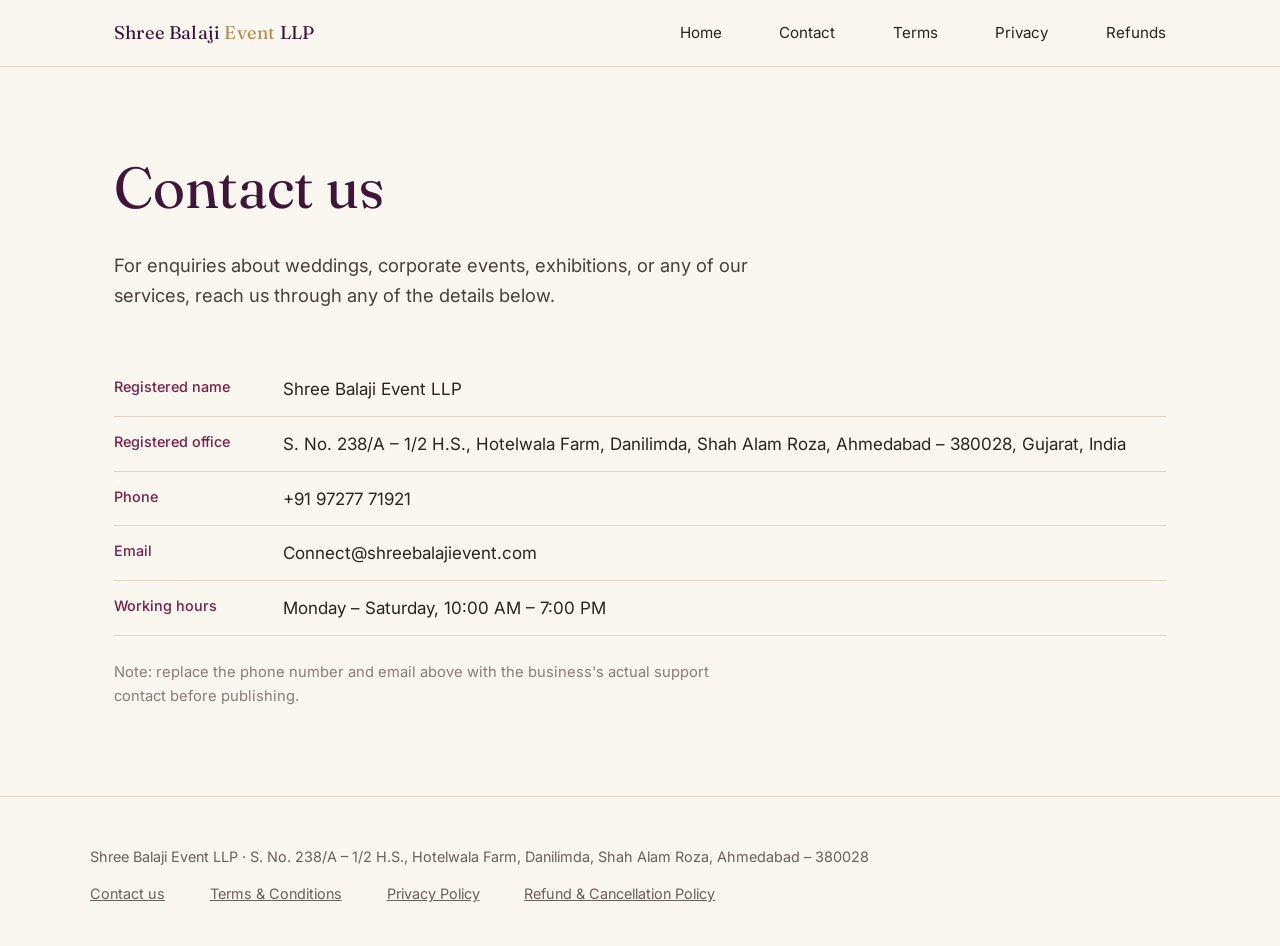
==== contact.html @ d2be3fe3 "Initial commit of Shree Balaji Event website" ====
<!DOCTYPE html>
<html lang="en">

<head>
  <meta charset="UTF-8">
  <meta name="viewport" content="width=device-width, initial-scale=1.0">
  <title>Contact Us — Shree Balaji Event LLP</title>
  <link rel="stylesheet" href="style.css">
</head>

<body>

  <header class="site">
    <div class="nav-inner">
      <a href="index.html" class="brand">Shree Balaji <span>Event</span> LLP</a>
      <nav class="links">
        <a href="index.html">Home</a>
        <a href="contact.html">Contact</a>
        <a href="terms.html">Terms</a>
        <a href="privacy.html">Privacy</a>
        <a href="refund-policy.html">Refunds</a>
      </nav>
    </div>
  </header>

  <main>
    <section class="hero" style="padding-bottom:1rem;">
      <h1>Contact us</h1>
      <p class="lede">For enquiries about weddings, corporate events, exhibitions, or any of our services, reach us
        through any of the details below.</p>
    </section>

    <section style="padding-top:0;">
      <ul class="detail-list">
        <li><span class="k">Registered name</span><span>Shree Balaji Event LLP</span></li>
        <li><span class="k">Registered office</span><span>S. No. 238/A – 1/2 H.S., Hotelwala Farm, Danilimda, Shah Alam
            Roza, Ahmedabad – 380028, Gujarat, India</span></li>
        <li><span class="k">Phone</span><span>+91 97277 71921</span></li>
        <li><span class="k">Email</span><span>Connect@shreebalajievent.com</span></li>
        <li><span class="k">Working hours</span><span>Monday – Saturday, 10:00 AM – 7:00 PM</span></li>
      </ul>
      <p style="margin-top:1.5rem; color:#8a7c72; font-size:0.92rem;">Note: replace the phone number and email above
        with the business's actual support contact before publishing.</p>
    </section>
  </main>

  <footer class="site">
    <div class="footer-inner">
      <div>Shree Balaji Event LLP · S. No. 238/A – 1/2 H.S., Hotelwala Farm, Danilimda, Shah Alam Roza, Ahmedabad –
        380028</div>
      <div class="foot-links">
        <a href="contact.html">Contact us</a>
        <a href="terms.html">Terms &amp; Conditions</a>
        <a href="privacy.html">Privacy Policy</a>
        <a href="refund-policy.html">Refund &amp; Cancellation Policy</a>
      </div>
    </div>
  </footer>

</body>

</html>
---- style.css ----
@import url('https://fonts.googleapis.com/css2?family=Fraunces:opsz,wght@9..144,400;9..144,500;9..144,600&family=Inter:wght@400;500;600&display=swap');

:root{
  --cream:#faf6f0;
  --blush:#f0ded2;
  --plum:#3f1638;
  --wine:#7a2048;
  --gold:#b8894f;
  --charcoal:#2b2320;
  --line:#e2d3c4;
}

*{box-sizing:border-box;}

html{scroll-behavior:smooth;}

body{
  margin:0;
  background:var(--cream);
  color:var(--charcoal);
  font-family:'Inter',sans-serif;
  font-size:17px;
  line-height:1.65;
}

h1,h2,h3{
  font-family:'Fraunces',serif;
  color:var(--plum);
  font-weight:500;
  line-height:1.15;
  margin:0 0 0.5em;
}

h1{font-size:clamp(2.4rem,5vw,3.6rem); font-weight:400;}
h2{font-size:clamp(1.6rem,3vw,2.1rem);}
h3{font-size:1.25rem;}

p{max-width:68ch; margin:0 0 1.1em;}

a{color:var(--wine);}

.rule{
  width:56px;
  height:2px;
  background:var(--gold);
  border:none;
  margin:1.4rem 0 1.8rem;
}

/* Nav */
header.site{
  position:sticky; top:0; z-index:10;
  background:rgba(250,246,240,0.92);
  backdrop-filter:blur(6px);
  border-bottom:1px solid var(--line);
}
.nav-inner{
  max-width:1100px; margin:0 auto;
  display:flex; align-items:center; justify-content:space-between;
  padding:1.1rem 1.5rem;
}
.brand{
  font-family:'Fraunces',serif;
  font-size:1.15rem;
  color:var(--plum);
  text-decoration:none;
  letter-spacing:0.01em;
}
.brand span{color:var(--gold);}
nav.links{display:flex; gap:1.8rem;}
nav.links a{
  color:var(--charcoal);
  text-decoration:none;
  font-size:0.95rem;
  margin-left:1.8rem;
}
nav.links a:first-child{margin-left:0;}
nav.links a:hover{color:var(--wine);}

/* Layout */
main{max-width:1100px; margin:0 auto; padding:0 1.5rem;}
section{padding:4.5rem 0;}
section.alt{
  background:var(--blush);
  margin:0 calc(50% - 50vw);
  padding:4.5rem calc(50vw - 50% + 1.5rem);
}
.section-inner{max-width:1100px; margin:0 auto; padding:0 0;}

.hero{padding:5.5rem 0 4rem;}
.hero .kicker{
  color:var(--wine); font-size:0.95rem; margin-bottom:0.6rem;
}
.hero p.lede{font-size:1.15rem; max-width:56ch; color:#4a3f39;}

.grid{
  display:grid;
  grid-template-columns:repeat(auto-fit,minmax(240px,1fr));
  gap:2.2rem 2.6rem;
  margin-top:1.5rem;
}
.grid h3{margin-bottom:0.4rem;}
.grid p{margin:0; font-size:0.98rem; color:#4a3f39;}

.detail-list{list-style:none; padding:0; margin:1rem 0;}
.detail-list li{
  padding:0.8rem 0;
  border-bottom:1px solid var(--line);
  display:flex; gap:1.2rem;
}
.detail-list .k{
  min-width:150px; color:var(--wine); font-size:0.9rem; font-weight:500;
}

footer.site{
  border-top:1px solid var(--line);
  padding:3rem 1.5rem 2.5rem;
  color:#6b5f57;
  font-size:0.9rem;
}
.footer-inner{max-width:1100px; margin:0 auto;}
footer.site a{color:#6b5f57; margin-right:1.4rem;}
footer.site .foot-links{margin-top:0.8rem; display:flex; gap:1.4rem; flex-wrap:wrap;}

.legal h2{margin-top:2.2rem;}
.legal p, .legal li{color:#453b35;}
.updated{color:#8a7c72; font-size:0.9rem; margin-bottom:2rem;}

@media (max-width:640px){
  nav.links{gap:1rem; font-size:0.88rem;}
  section{padding:3rem 0;}
  section.alt{padding:3rem 1.2rem;}
}
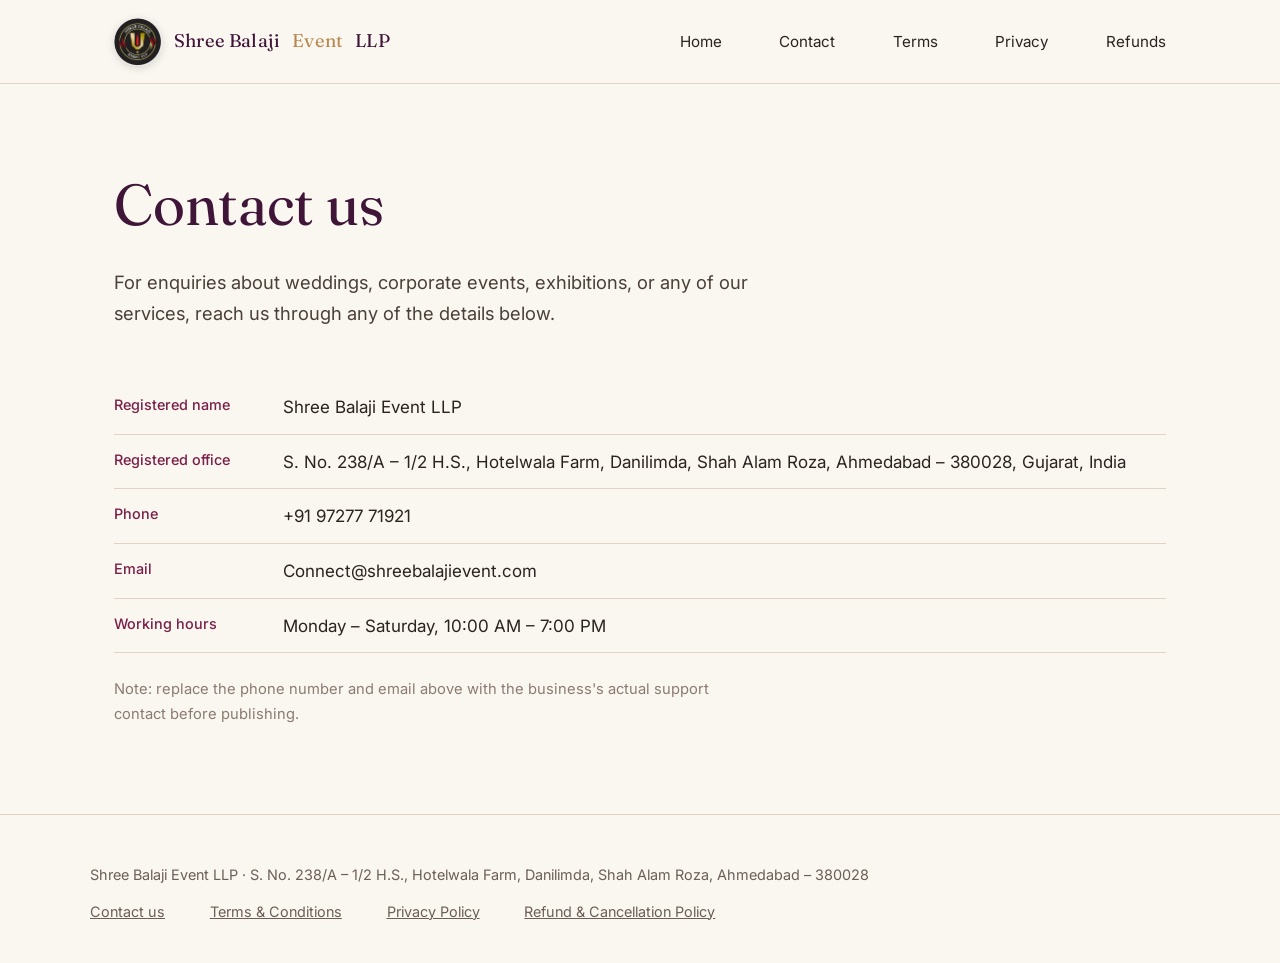
==== commit 16857c4e: "Add brand logo to header navigation and tab favicon across all pages" ====
--- a/contact.html
+++ b/contact.html
@@ -5,6 +5,7 @@
   <meta charset="UTF-8">
   <meta name="viewport" content="width=device-width, initial-scale=1.0">
   <title>Contact Us — Shree Balaji Event LLP</title>
+  <link rel="icon" type="image/jpeg" href="logo.jpg">
   <link rel="stylesheet" href="style.css">
 </head>
 
@@ -12,7 +13,10 @@
 
   <header class="site">
     <div class="nav-inner">
-      <a href="index.html" class="brand">Shree Balaji <span>Event</span> LLP</a>
+      <a href="index.html" class="brand">
+        <img src="logo.jpg" alt="Shree Balaji Event LLP Logo" class="brand-logo">
+        Shree Balaji <span>Event</span> LLP
+      </a>
       <nav class="links">
         <a href="index.html">Home</a>
         <a href="contact.html">Contact</a>
--- a/style.css
+++ b/style.css
@@ -65,9 +65,23 @@
   color:var(--plum);
   text-decoration:none;
   letter-spacing:0.01em;
+  display:inline-flex;
+  align-items:center;
+  gap:0.75rem;
+}
+.brand-logo{
+  height:48px;
+  width:48px;
+  border-radius:50%;
+  object-fit:cover;
+  box-shadow:0 2px 8px rgba(0,0,0,0.15);
+  transition:transform 0.2s ease;
+}
+.brand:hover .brand-logo{
+  transform:scale(1.05);
 }
 .brand span{color:var(--gold);}
-nav.links{display:flex; gap:1.8rem;}
+nav.links{display:flex; gap:1.8rem; align-items:center;}
 nav.links a{
   color:var(--charcoal);
   text-decoration:none;
